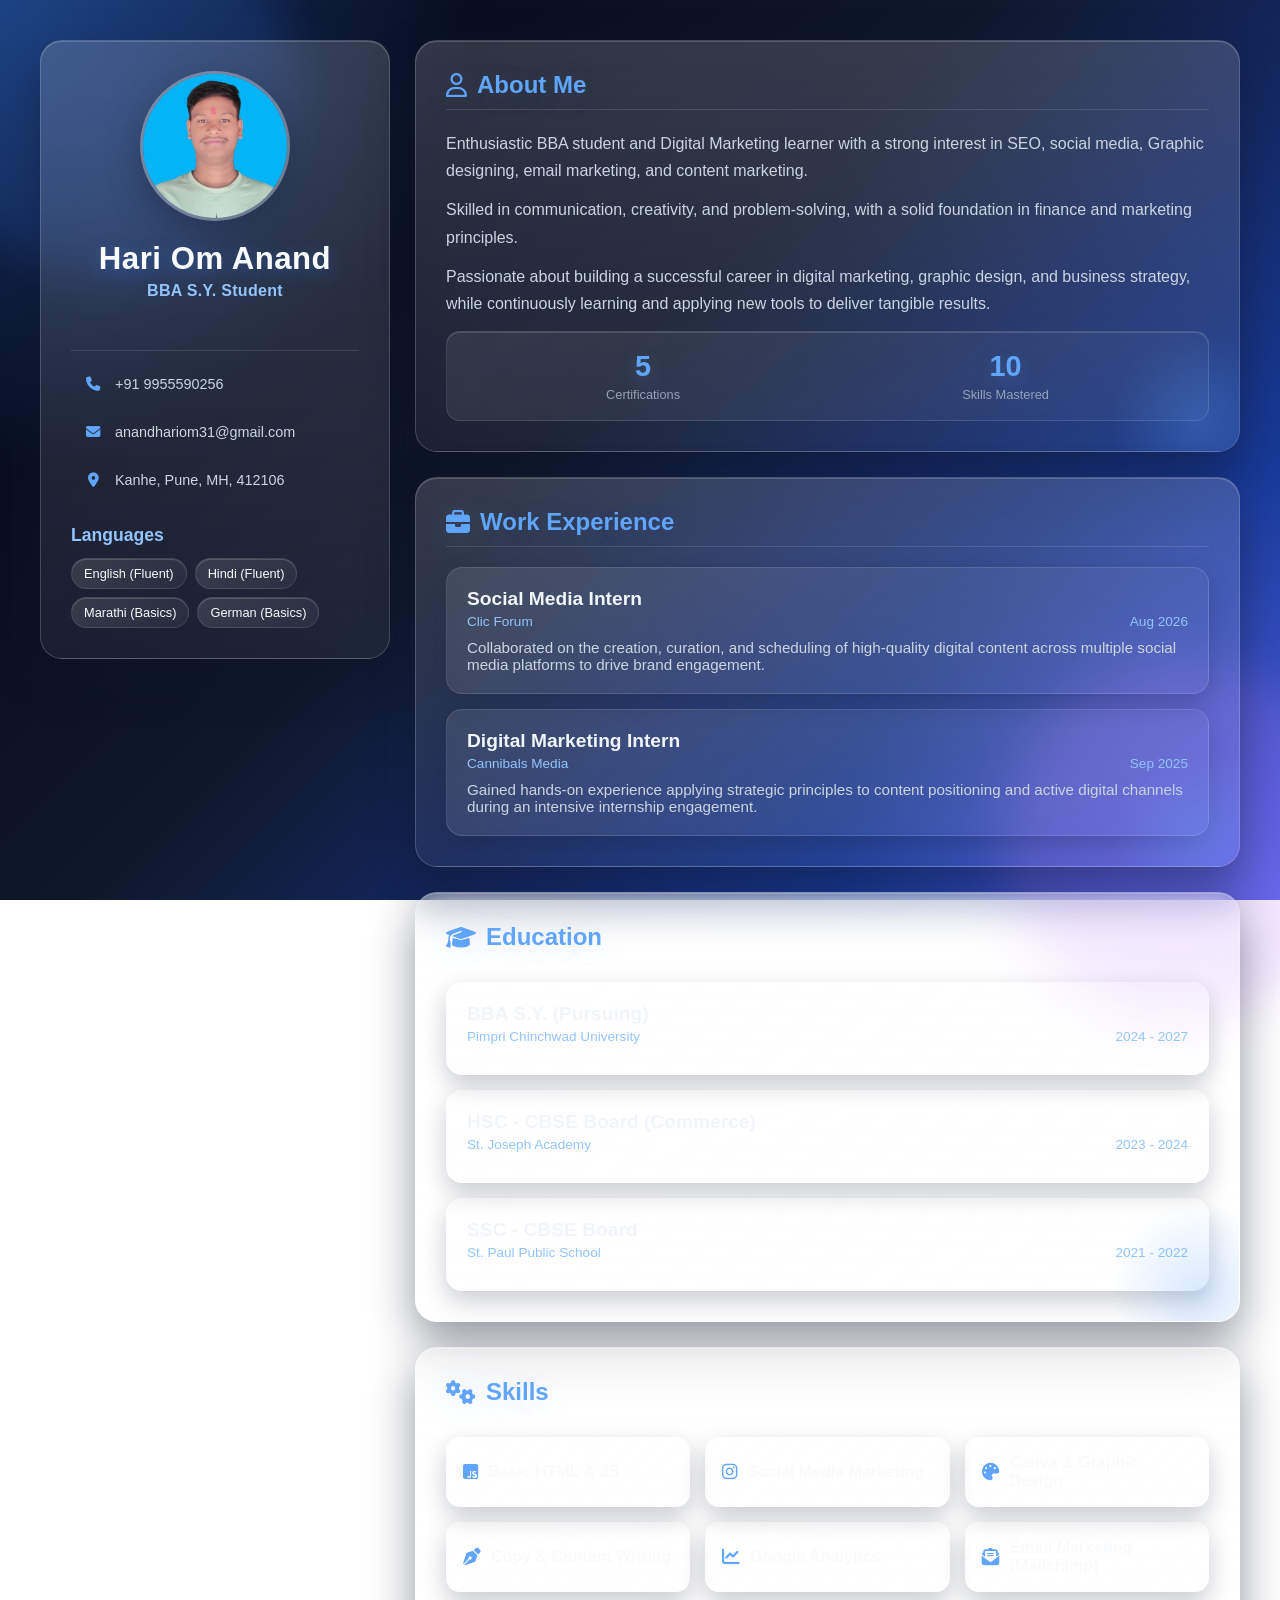
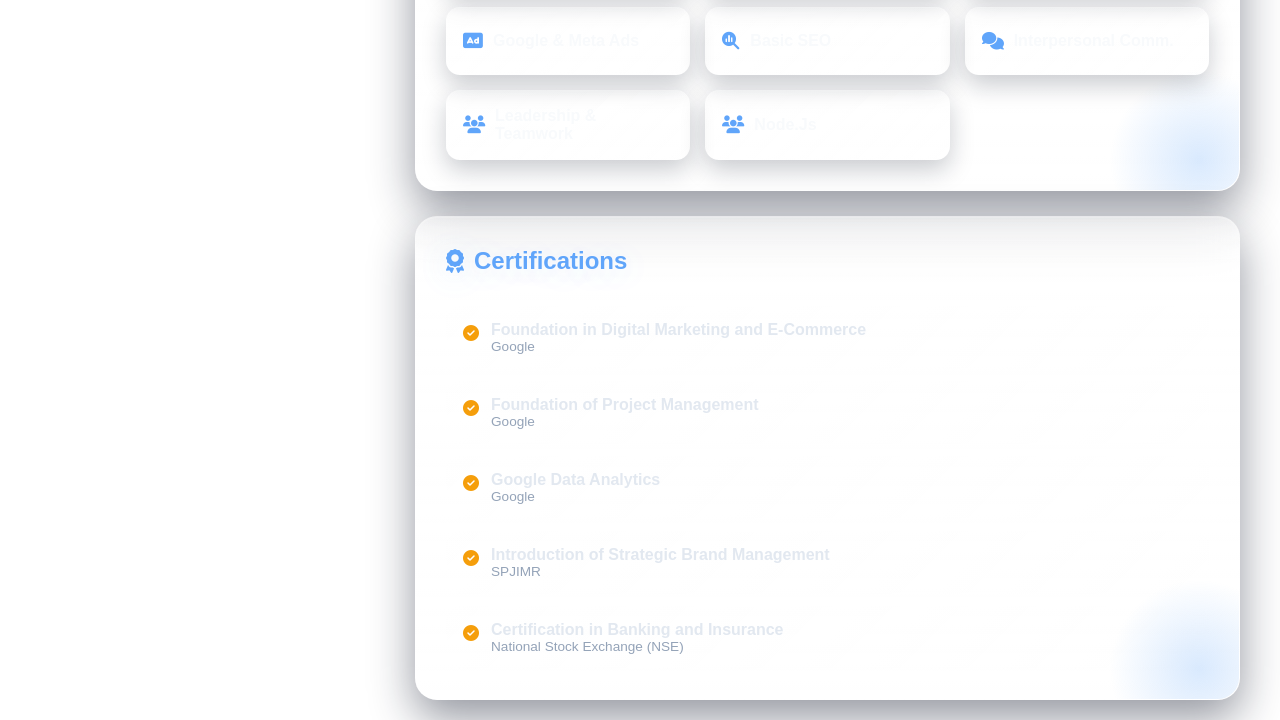
==== index.html @ 6e061c53 "Add files via upload" ====
<!DOCTYPE html>
<html lang="en">
<head>
    <meta charset="UTF-8">
    <meta name="viewport" content="width=device-width, initial-scale=1.0">
    <title>Hari Om Anand | Portfolio</title>
    <link rel="stylesheet" href="https://cdnjs.cloudflare.com/ajax/libs/font-awesome/6.4.0/css/all.min.css">
    <style>
        /* --- RESET & BASE STYLES --- */
        * {
            margin: 0;
            padding: 0;
            box-sizing: border-box;
            font-family: 'Segoe UI', Tahoma, Geneva, Verdana, sans-serif;
        }

        body {
            background:
                radial-gradient(circle at top left, rgba(59, 130, 246, 0.4), transparent 30%),
                radial-gradient(circle at bottom right, rgba(192, 132, 252, 0.35), transparent 28%),
                linear-gradient(135deg, #020617, #0f172a 45%, #1d4ed8 100%);
            background-size: cover;
            background-attachment: fixed;
            animation: gradientBG 16s ease infinite;
            color: #f8fafc;
            min-height: 100vh;
            overflow-x: hidden;
            padding: 20px;
            position: relative;
            isolation: isolate;
        }

        body::before,
        body::after {
            content: "";
            position: fixed;
            width: 360px;
            height: 360px;
            border-radius: 50%;
            filter: blur(22px);
            opacity: 0.45;
            z-index: -1;
            pointer-events: none;
        }

        body::before {
            top: -80px;
            left: -60px;
            background: rgba(59, 130, 246, 0.35);
        }

        body::after {
            bottom: -120px;
            right: -80px;
            background: rgba(192, 132, 252, 0.42);
        }

        @keyframes gradientBG {
            0% { background-position: 0% 50%; }
            50% { background-position: 100% 50%; }
            100% { background-position: 0% 50%; }
        }

        /* --- GLASSMORPHISM UTILITIES --- */
        .glass-panel {
            background: linear-gradient(180deg, rgba(255, 255, 255, 0.16), rgba(255, 255, 255, 0.06));
            backdrop-filter: blur(18px);
            -webkit-backdrop-filter: blur(18px);
            border: 1px solid rgba(255, 255, 255, 0.18);
            border-radius: 22px;
            box-shadow: 0 18px 45px rgba(15, 23, 42, 0.45), inset 0 1px 0 rgba(255, 255, 255, 0.18);
        }

        .glass-card {
            background: linear-gradient(135deg, rgba(255, 255, 255, 0.1), rgba(255, 255, 255, 0.03));
            border: 1px solid rgba(255, 255, 255, 0.12);
            border-radius: 16px;
            padding: 20px;
            transition: transform 0.35s ease, box-shadow 0.35s ease, background 0.35s ease;
            box-shadow: 0 10px 25px rgba(15, 23, 42, 0.22);
        }

        .glass-card:hover {
            transform: translateY(-5px);
            background: linear-gradient(135deg, rgba(255, 255, 255, 0.14), rgba(255, 255, 255, 0.05));
            border-color: rgba(255, 255, 255, 0.2);
            box-shadow: 0 16px 35px rgba(15, 23, 42, 0.32);
        }

        /* --- LAYOUT CONTAINER --- */
        .container {
            max-width: 1200px;
            margin: 0 auto;
            display: grid;
            grid-template-columns: 350px 1fr;
            gap: 25px;
            margin-top: 20px;
        }

        /* --- SIDEBAR (LEFT PANEL) --- */
        aside {
            display: flex;
            flex-direction: column;
            gap: 20px;
            padding: 30px;
            height: fit-content;
            position: sticky;
            top: 20px;
            overflow: hidden;
        }

        .profile-section {
            text-align: center;
        }

        .avatar-container {
            width: 150px;
            height: 150px;
            margin: 0 auto 20px;
            border-radius: 50%;
            border: 3px solid rgba(255, 255, 255, 0.22);
            overflow: hidden;
            background: rgba(255, 255, 255, 0.12);
            display: flex;
            align-items: center;
            justify-content: center;
            box-shadow: 0 12px 34px rgba(15, 23, 42, 0.35);
        }

        .avatar-container img {
            width: 100%;
            height: 100%;
            object-fit: cover;
            display: block;
        }

        .profile-section h1 {
            font-size: 1.95rem;
            margin-bottom: 5px;
            letter-spacing: 0.5px;
            text-shadow: 0 4px 18px rgba(59, 130, 246, 0.4);
        }

        .profile-section .subtitle {
            font-size: 1rem;
            color: #93c5fd;
            font-weight: 700;
            margin-bottom: 15px;
            letter-spacing: 0.3px;
        }

        .contact-info {
            display: flex;
            flex-direction: column;
            gap: 12px;
            margin-top: 15px;
            padding-top: 15px;
            border-top: 1px solid rgba(255, 255, 255, 0.12);
        }

        .contact-item {
            display: flex;
            align-items: center;
            gap: 12px;
            font-size: 0.9rem;
            color: #cbd5e1;
            text-decoration: none;
            padding: 10px 12px;
            border-radius: 12px;
            transition: transform 0.25s ease, background 0.25s ease, color 0.25s ease;
        }

        .contact-item:hover {
            background: rgba(255, 255, 255, 0.08);
            transform: translateX(4px);
            color: #f8fafc;
        }

        .contact-item i {
            color: #60a5fa;
            width: 20px;
            text-align: center;
        }

        .languages-section {
            margin-top: 15px;
        }

        .languages-section h3 {
            font-size: 1.1rem;
            margin-bottom: 12px;
            color: #93c5fd;
        }

        .lang-tags {
            display: flex;
            flex-wrap: wrap;
            gap: 8px;
        }

        .tag {
            background: linear-gradient(135deg, rgba(255, 255, 255, 0.12), rgba(255, 255, 255, 0.05));
            padding: 7px 12px;
            border-radius: 20px;
            font-size: 0.8rem;
            border: 1px solid rgba(255, 255, 255, 0.1);
            box-shadow: inset 0 1px 0 rgba(255, 255, 255, 0.16);
        }

        /* --- MAIN CONTENT (RIGHT PANEL) --- */
        main {
            display: flex;
            flex-direction: column;
            gap: 25px;
        }

        section {
            padding: 30px;
            position: relative;
            overflow: hidden;
        }

        section::before {
            content: "";
            position: absolute;
            inset: auto -50px -60px auto;
            width: 180px;
            height: 180px;
            border-radius: 50%;
            background: radial-gradient(circle, rgba(96, 165, 250, 0.24), transparent 70%);
            pointer-events: none;
        }

        section h2 {
            font-size: 1.5rem;
            margin-bottom: 20px;
            color: #60a5fa;
            display: flex;
            align-items: center;
            gap: 10px;
            border-bottom: 1px solid rgba(255, 255, 255, 0.12);
            padding-bottom: 10px;
            text-shadow: 0 4px 30px rgba(96, 165, 250, 0.18);
        }

        /* About Section */
        .about-text {
            line-height: 1.7;
            color: #cbd5e1;
        }

        .about-text p {
            margin-bottom: 12px;
        }

        /* Experience & Education Timelines */
        .timeline {
            display: flex;
            flex-direction: column;
            gap: 15px;
        }

        .timeline-item h3 {
            font-size: 1.2rem;
            color: #f1f5f9;
            margin-bottom: 2px;
        }

        .timeline-item .meta {
            font-size: 0.85rem;
            color: #93c5fd;
            margin: 4px 0 10px 0;
            display: flex;
            justify-content: space-between;
            gap: 12px;
            flex-wrap: wrap;
        }

        /* Skills Grid */
        .skills-grid {
            display: grid;
            grid-template-columns: repeat(auto-fill, minmax(200px, 1fr));
            gap: 15px;
        }

        .skill-node {
            display: flex;
            align-items: center;
            gap: 10px;
            background: linear-gradient(135deg, rgba(255, 255, 255, 0.08), rgba(255, 255, 255, 0.03));
            border: 1px solid rgba(255, 255, 255, 0.12);
            min-height: 68px;
            padding: 16px;
            border-radius: 14px;
            font-weight: 600;
            transition: transform 0.3s ease, border-color 0.3s ease, background 0.3s ease;
        }

        .skill-node:hover {
            transform: translateY(-4px);
            border-color: rgba(96, 165, 250, 0.45);
            background: linear-gradient(135deg, rgba(255, 255, 255, 0.12), rgba(255, 255, 255, 0.05));
        }

        .skill-node i {
            color: #60a5fa;
            font-size: 1.1rem;
        }

        /* Certifications List */
        .certifications-list {
            display: flex;
            flex-direction: column;
            gap: 12px;
        }

        .cert-item {
            display: flex;
            align-items: flex-start;
            gap: 12px;
            padding: 14px 16px;
            border-radius: 14px;
            background: linear-gradient(135deg, rgba(255, 255, 255, 0.08), rgba(255, 255, 255, 0.03));
            border: 1px solid rgba(255, 255, 255, 0.1);
            transition: transform 0.25s ease, background 0.25s ease;
        }

        .cert-item:hover {
            transform: translateY(-2px);
            background: linear-gradient(135deg, rgba(255, 255, 255, 0.12), rgba(255, 255, 255, 0.05));
        }

        .cert-item i {
            color: #f59e0b;
            margin-top: 4px;
        }

        .cert-details h4 {
            font-size: 1rem;
            color: #e2e8f0;
        }

        /* Dynamic Interaction tab styling */
        .interactive-counter {
            display: flex;
            justify-content: space-around;
            text-align: center;
            margin-top: 14px;
            padding: 18px;
            background: linear-gradient(135deg, rgba(255, 255, 255, 0.08), rgba(255, 255, 255, 0.03));
            border: 1px solid rgba(255, 255, 255, 0.12);
            border-radius: 14px;
            box-shadow: inset 0 1px 0 rgba(255, 255, 255, 0.14);
        }

        .counter-box span {
            display: block;
            font-size: 1.8rem;
            font-weight: bold;
            color: #60a5fa;
            text-shadow: 0 6px 18px rgba(96, 165, 250, 0.28);
        }

        .counter-box p {
            font-size: 0.8rem;
            color: #94a3b8;
            margin-top: 4px;
        }

        /* --- RESPONSIVE DESIGN --- */
        @media (max-width: 968px) {
            .container {
                grid-template-columns: 1fr;
            }

            aside {
                position: relative;
                top: 0;
                width: 100%;
            }
        }

        @media (max-width: 480px) {
            body {
                padding: 10px;
            }

            section, aside {
                padding: 20px;
            }

            .skills-grid {
                grid-template-columns: 1fr;
            }

            .interactive-counter {
                flex-direction: column;
                gap: 16px;
            }
        }
    </style>
</head>
<body>

    <div class="container">
        
        <aside class="glass-panel">
            <div class="profile-section">
                <div class="avatar-container">
                    <img src="hariom image.jpg" alt="Hari Om Anand">
                </div>
                <h1>Hari Om Anand</h1>  
                <div class="subtitle">BBA S.Y. Student</div> 
            </div>

            <div class="contact-info">
                <a href="tel:+919955590256" class="contact-item"> 
                    <i class="fa-solid fa-phone"></i>
                    <span>+91 9955590256</span> 
                </a>
                <a href="mailto:anandhariom31@gmail.com" class="contact-item"> 
                    <i class="fa-solid fa-envelope"></i>
                    <span>anandhariom31@gmail.com</span> 
                </a>
                <div class="contact-item">
                    <i class="fa-solid fa-location-dot"></i>
                    <span>Kanhe, Pune, MH, 412106</span> 
            </div>

            <div class="languages-section">
                <h3>Languages</h3>
                <div class="lang-tags">
                    <span class="tag">English (Fluent)</span> 
                    <span class="tag">Hindi (Fluent)</span> 
                    <span class="tag">Marathi (Basics)</span> 
                    <span class="tag">German (Basics)</span> 
                </div>
            </div>
        </aside>

        <main>
            
            <section class="glass-panel" id="about">
                <h2><i class="fa-regular fa-user"></i> About Me</h2>
                <div class="about-text">
                    <p>Enthusiastic BBA student and Digital Marketing learner with a strong interest in SEO, social media, Graphic designing, email marketing, and content marketing.</p> 
                    <p>Skilled in communication, creativity, and problem-solving, with a solid foundation in finance and marketing principles.</p> 
                    <p>Passionate about building a successful career in digital marketing, graphic design, and business strategy, while continuously learning and applying new tools to deliver tangible results.</p> 
                </div>
                
                <div class="interactive-counter">
                    <div class="counter-box">
                        <span class="count-up" data-target="5">0</span>
                        <p>Certifications</p>
                    </div>
                    <div class="counter-box">
                        <span class="count-up" data-target="10">0</span>
                        <p>Skills Mastered</p>
                    </div>
                </div>
            </section>

            <section class="glass-panel" id="experience">
                <h2><i class="fa-solid fa-briefcase"></i> Work Experience</h2>
                <div class="timeline">
                <div class="glass-card timeline-item">
                        <h3>Social Media Intern</h3>
                        <div class="meta">
                            <span>Clic Forum</span> 
                            <span>Aug 2026</span> 
                        </div>
                        <p style="color: #cbd5e1; font-size: 0.95rem;">Collaborated on the creation, curation, and scheduling of high-quality digital content across multiple social media platforms to drive brand engagement.</p>
                    </div>

                    <div class="glass-card timeline-item">
                        <h3>Digital Marketing Intern</h3>
                        <div class="meta">
                            <span>Cannibals Media</span> 
                            <span>Sep 2025</span> 
                        </div>
                        <p style="color: #cbd5e1; font-size: 0.95rem;">Gained hands-on experience applying strategic principles to content positioning and active digital channels during an intensive internship engagement.</p>
                    </div>
                    
                </div>
            </section>

            <section class="glass-panel" id="education">
                <h2><i class="fa-solid fa-graduation-cap"></i> Education</h2>
                <div class="timeline">
                    <div class="glass-card timeline-item">
                        <h3>BBA S.Y. (Pursuing)</h3> 
                        <div class="meta">
                            <span>Pimpri Chinchwad University</span> 
                            <span>2024 - 2027</span> 
                        </div>
                    </div>
                    <div class="glass-card timeline-item">
                        <h3>HSC - CBSE Board (Commerce)</h3> 
                        <div class="meta">
                            <span>St. Joseph Academy</span> 
                            <span>2023 - 2024</span> 
                        </div>
                    </div>
                    <div class="glass-card timeline-item">
                        <h3>SSC - CBSE Board</h3> 
                        <div class="meta">
                            <span>St. Paul Public School</span> 
                            <span>2021 - 2022</span> 
                        </div>
                    </div>
                </div>
            </section>

            <section class="glass-panel" id="skills">
                <h2><i class="fa-solid fa-gears"></i> Skills</h2>
                <div class="skills-grid">
                    <div class="glass-card skill-node"><i class="fa-brands fa-square-js"></i> Basic HTML & JS</div> 
                    <div class="glass-card skill-node"><i class="fa-brands fa-instagram"></i> Social Media Marketing</div> 
                    <div class="glass-card skill-node"><i class="fa-solid fa-palette"></i> Canva & Graphic Design</div> 
                    <div class="glass-card skill-node"><i class="fa-solid fa-pen-nib"></i> Copy & Content Writing</div> 
                    <div class="glass-card skill-node"><i class="fa-solid fa-chart-line"></i> Google Analytics</div> 
                    <div class="glass-card skill-node"><i class="fa-solid fa-envelope-open-text"></i> Email Marketing (Mailchimp)</div> 
                    <div class="glass-card skill-node"><i class="fa-solid fa-rectangle-ad"></i> Google & Meta Ads</div> 
                    <div class="glass-card skill-node"><i class="fa-solid fa-magnifying-glass-chart"></i> Basic SEO</div> 
                    <div class="glass-card skill-node"><i class="fa-solid fa-comments"></i> Interpersonal Comm.</div> 
                    <div class="glass-card skill-node"><i class="fa-solid fa-users"></i> Leadership & Teamwork</div> 
                     <div class="glass-card skill-node"><i class="fa-solid fa-users"></i> Node.Js</div> 
                </div>
            </section>

            <section class="glass-panel" id="certifications">
                <h2><i class="fa-solid fa-award"></i> Certifications</h2>
                <div class="certifications-list">
                    <div class="cert-item">
                        <i class="fa-solid fa-circle-check"></i>
                        <div class="cert-details">
                            <h4>Foundation in Digital Marketing and E-Commerce</h4> 
                            <p style="font-size: 0.85rem; color: #94a3b8;">Google</p> 
                        </div>
                    </div>
                    <div class="cert-item">
                        <i class="fa-solid fa-circle-check"></i>
                        <div class="cert-details">
                            <h4>Foundation of Project Management</h4> 
                            <p style="font-size: 0.85rem; color: #94a3b8;">Google</p> 
                        </div>
                    </div>
                    <div class="cert-item">
                        <i class="fa-solid fa-circle-check"></i>
                        <div class="cert-details">
                            <h4>Google Data Analytics</h4> 
                            <p style="font-size: 0.85rem; color: #94a3b8;">Google</p> 
                        </div>
                    </div>
                    <div class="cert-item">
                        <i class="fa-solid fa-circle-check"></i>
                        <div class="cert-details">
                            <h4>Introduction of Strategic Brand Management</h4> 
                            <p style="font-size: 0.85rem; color: #94a3b8;">SPJIMR</p> 
                        </div>
                    </div>
                    <div class="cert-item">
                        <i class="fa-solid fa-circle-check"></i>
                        <div class="cert-details">
                            <h4>Certification in Banking and Insurance</h4> 
                            <p style="font-size: 0.85rem; color: #94a3b8;">National Stock Exchange (NSE)</p> 
                        </div>
                    </div>
                </div>
            </section>

        </main>
    </div>

    <script>
        document.addEventListener('DOMContentLoaded', () => {
            const counters = document.querySelectorAll('.count-up');
            
            counters.forEach(counter => {
                const target = +counter.getAttribute('data-target');
                let count = 0;
                const increment = target / 60; 
                
                const updateCounter = () => {
                    if(count < target) {
                        count += increment;
                        counter.innerText = Math.ceil(count);
                        setTimeout(updateCounter, 25);
                    } else {
                        counter.innerText = target;
                    }
                };
                updateCounter();
            });
        });
    </script>
</body>
</html>
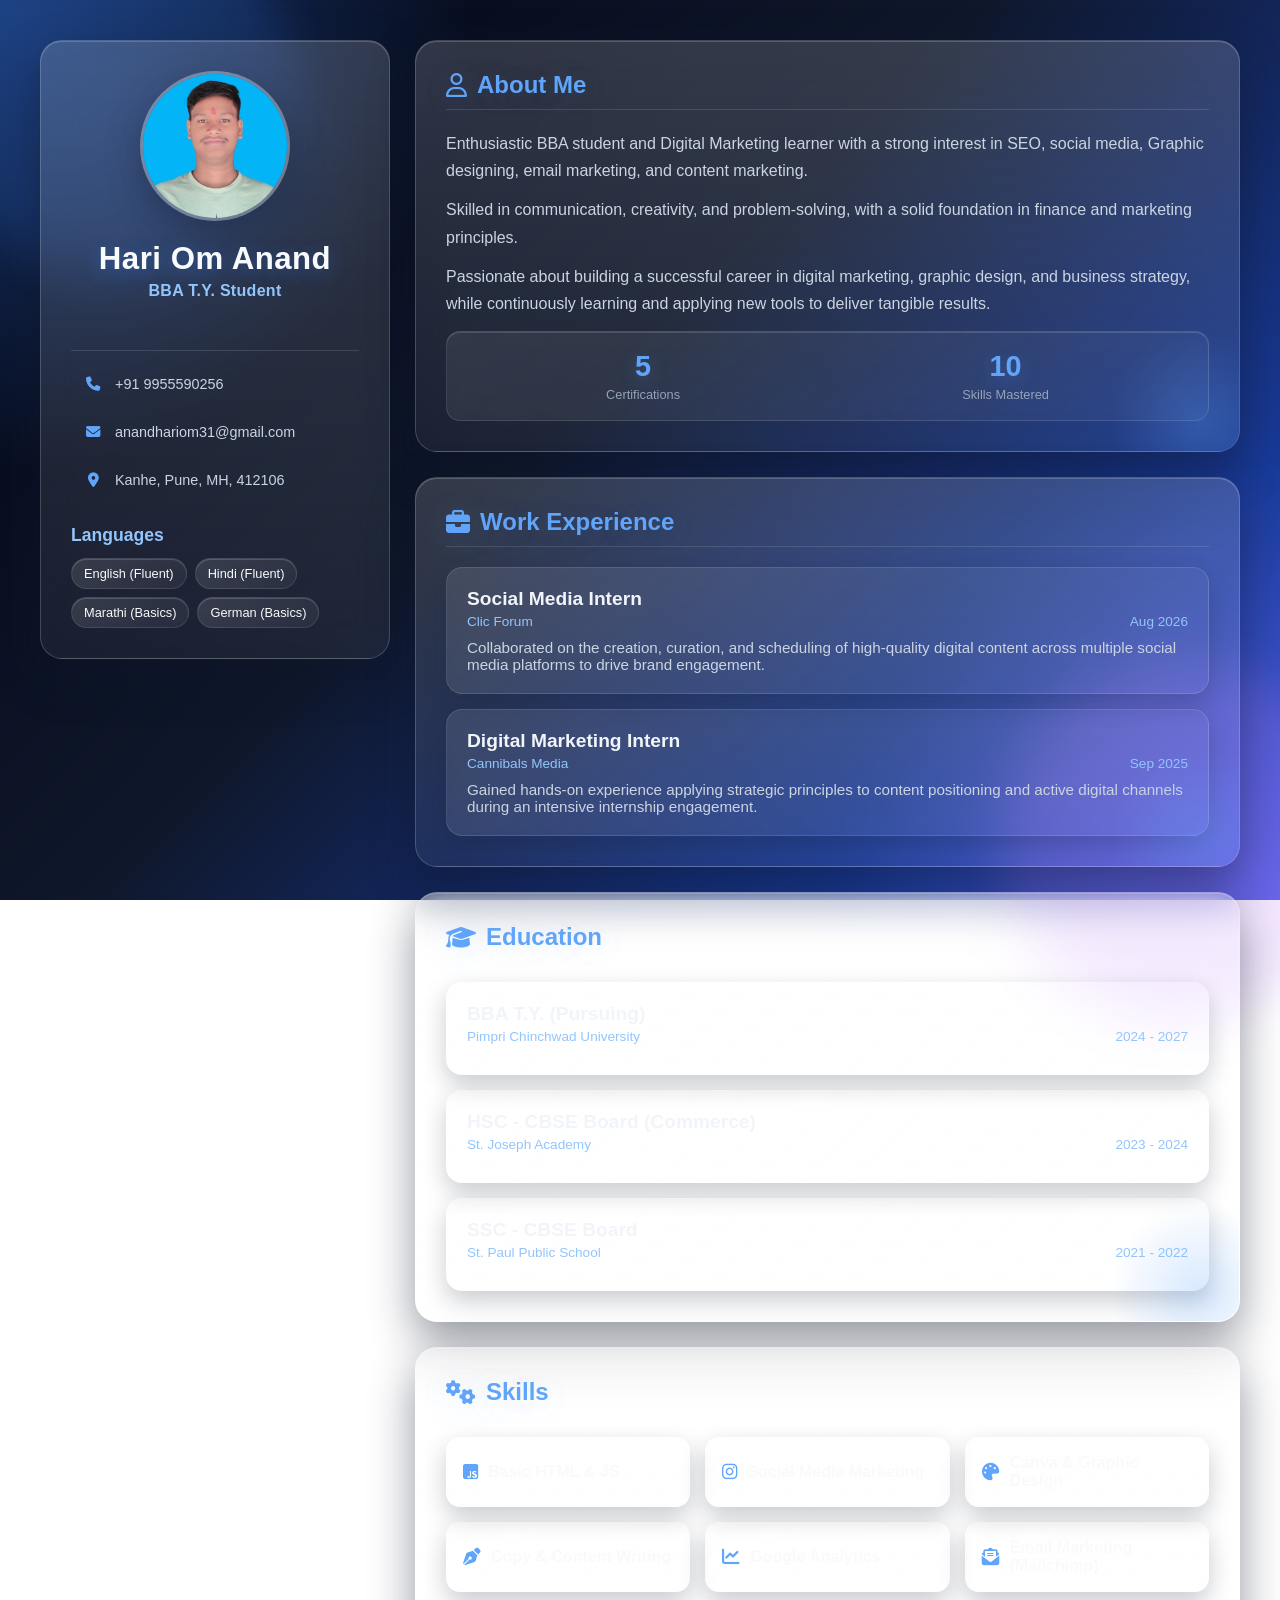
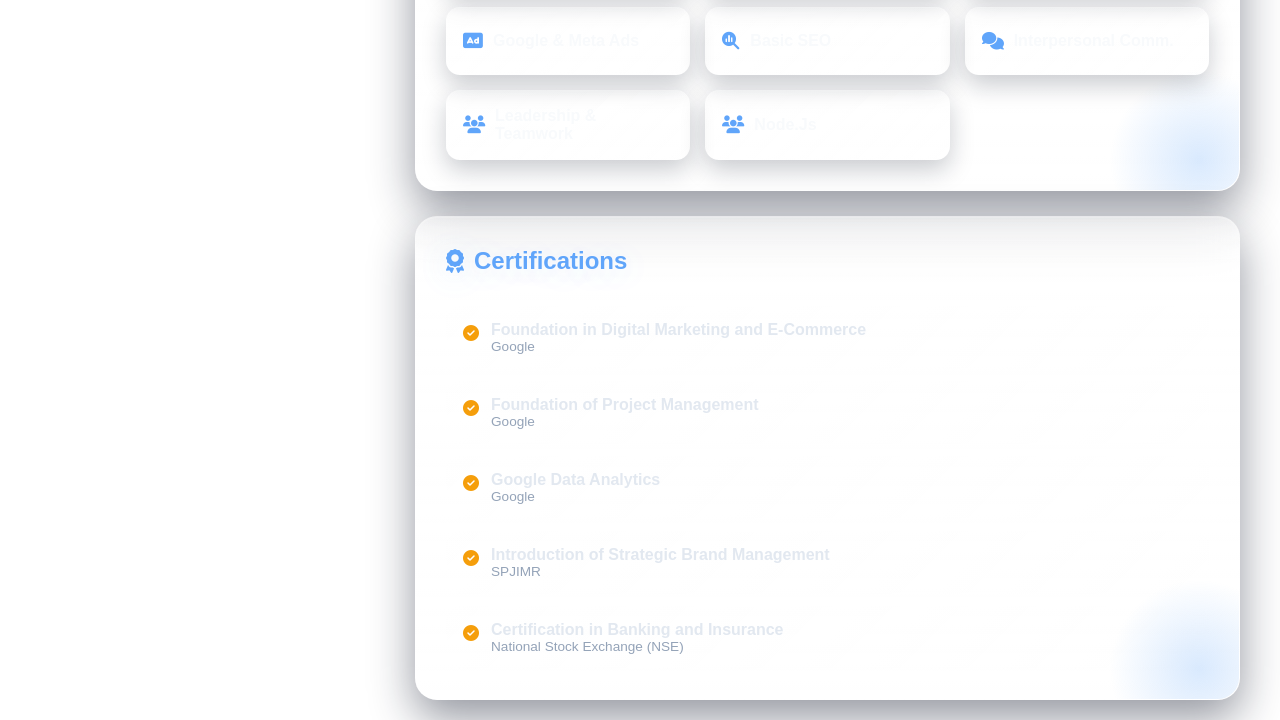
==== commit 4b0d6478: "Update print statement from 'Hello' to 'Goodbye'" ====
--- a/index.html
+++ b/index.html
@@ -410,7 +410,7 @@
                     <img src="hariom image.jpg" alt="Hari Om Anand">
                 </div>
                 <h1>Hari Om Anand</h1>  
-                <div class="subtitle">BBA S.Y. Student</div> 
+                <div class="subtitle">BBA T.Y. Student</div> 
             </div>
 
             <div class="contact-info">
@@ -488,7 +488,7 @@
                 <h2><i class="fa-solid fa-graduation-cap"></i> Education</h2>
                 <div class="timeline">
                     <div class="glass-card timeline-item">
-                        <h3>BBA S.Y. (Pursuing)</h3> 
+                        <h3>BBA T.Y. (Pursuing)</h3> 
                         <div class="meta">
                             <span>Pimpri Chinchwad University</span> 
                             <span>2024 - 2027</span> 
@@ -595,4 +595,4 @@
         });
     </script>
 </body>
-</html>+</html>
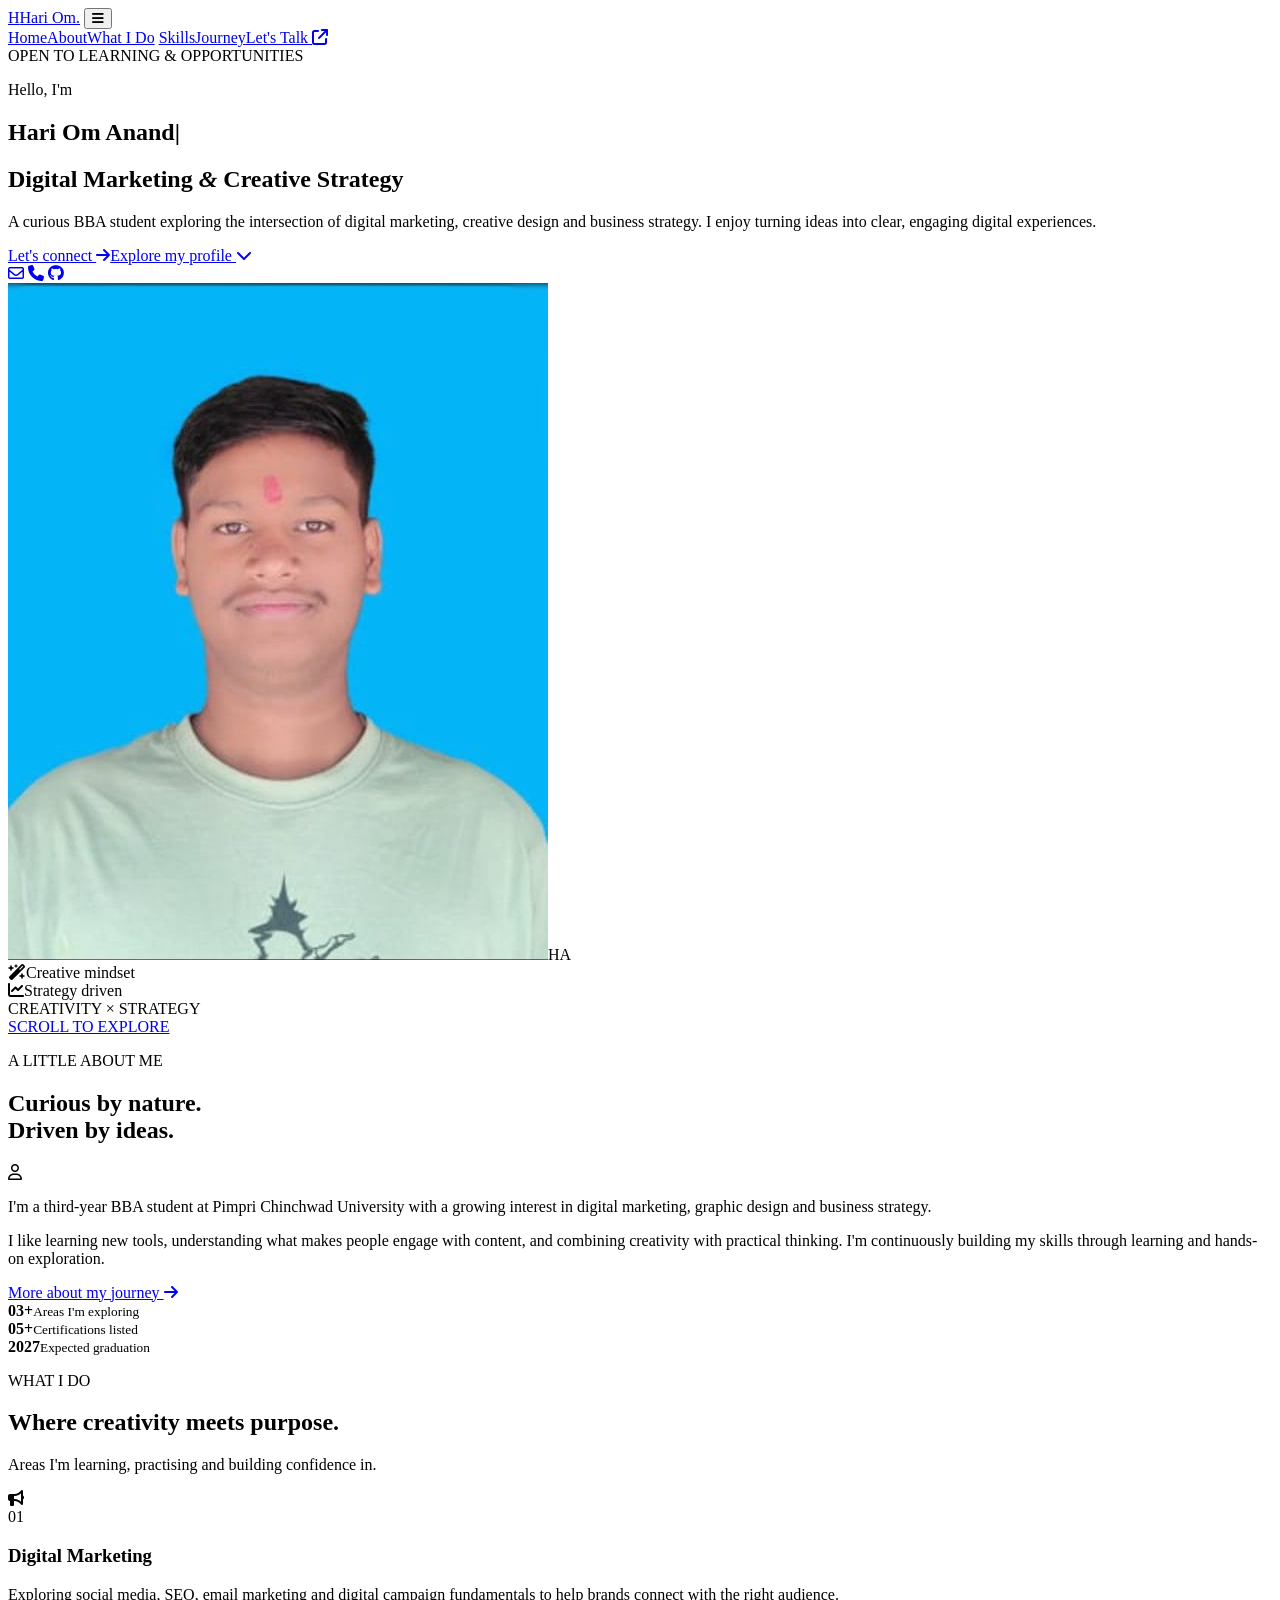
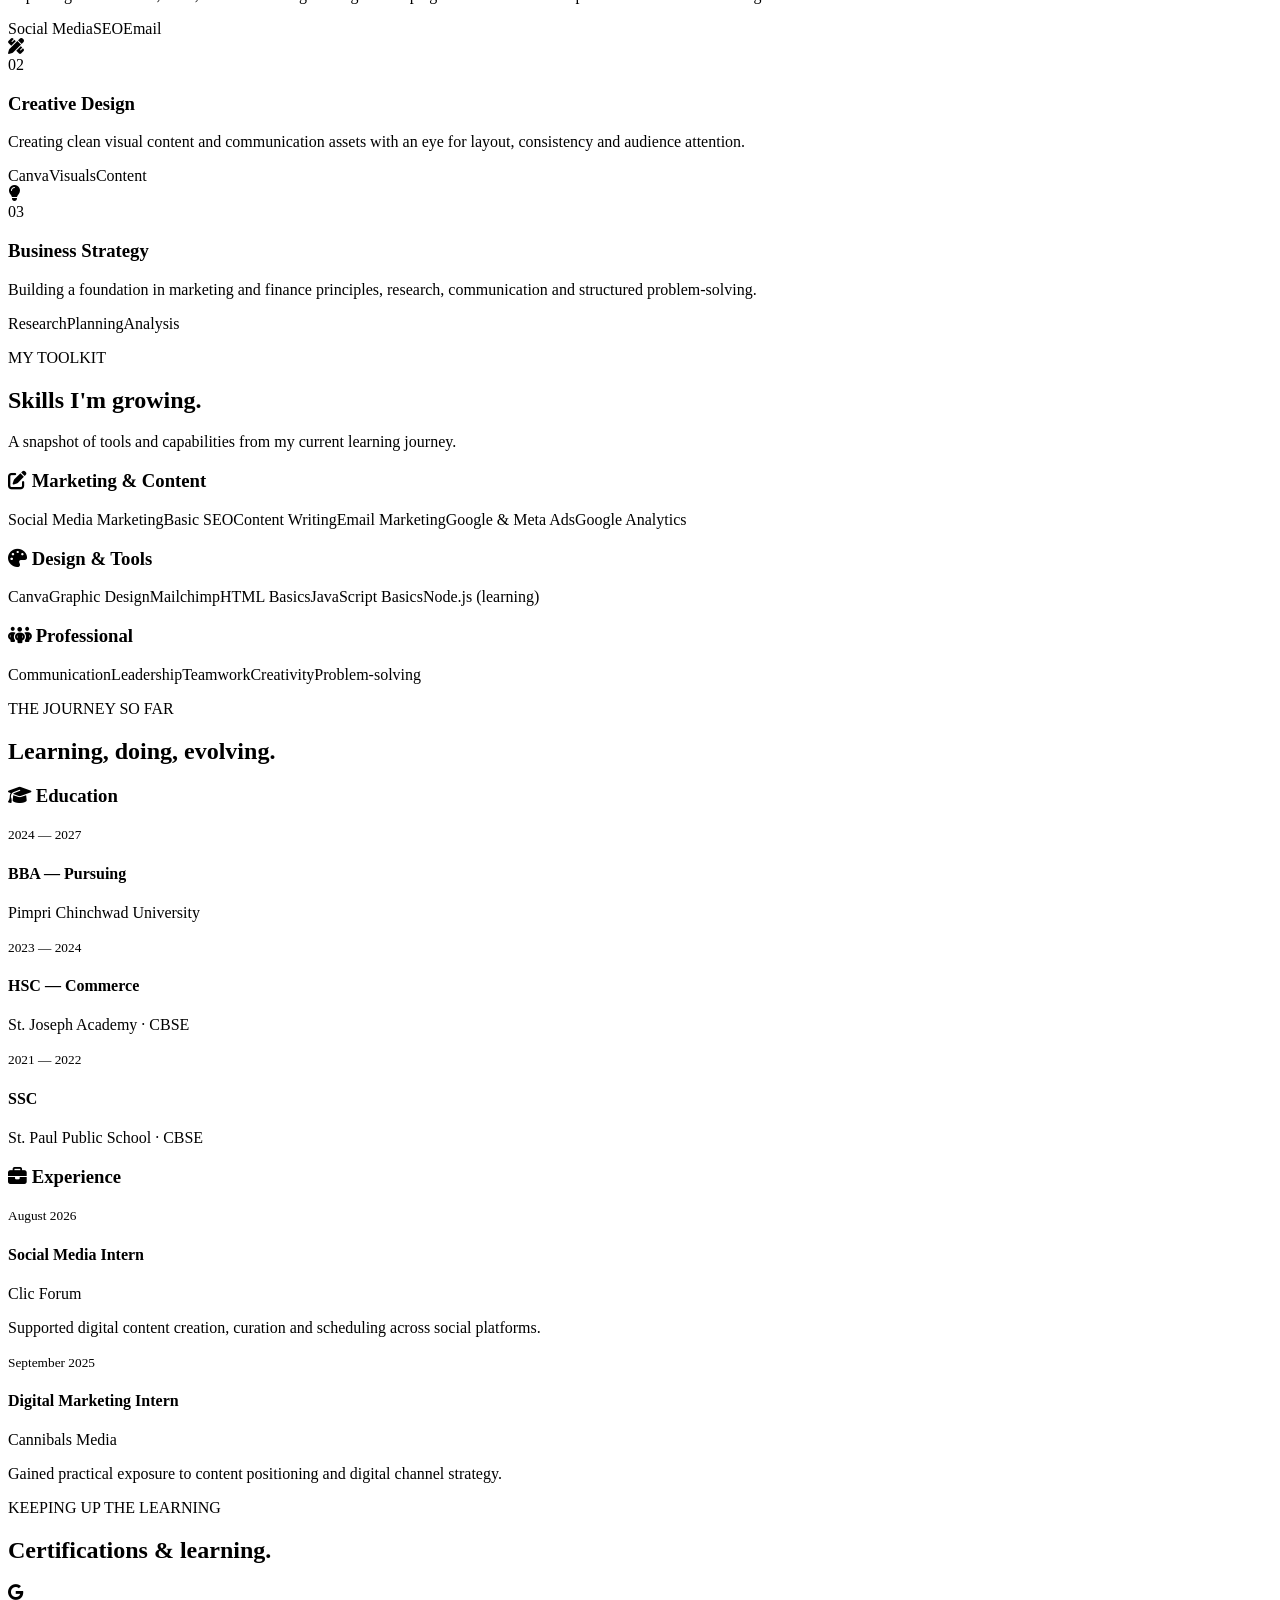
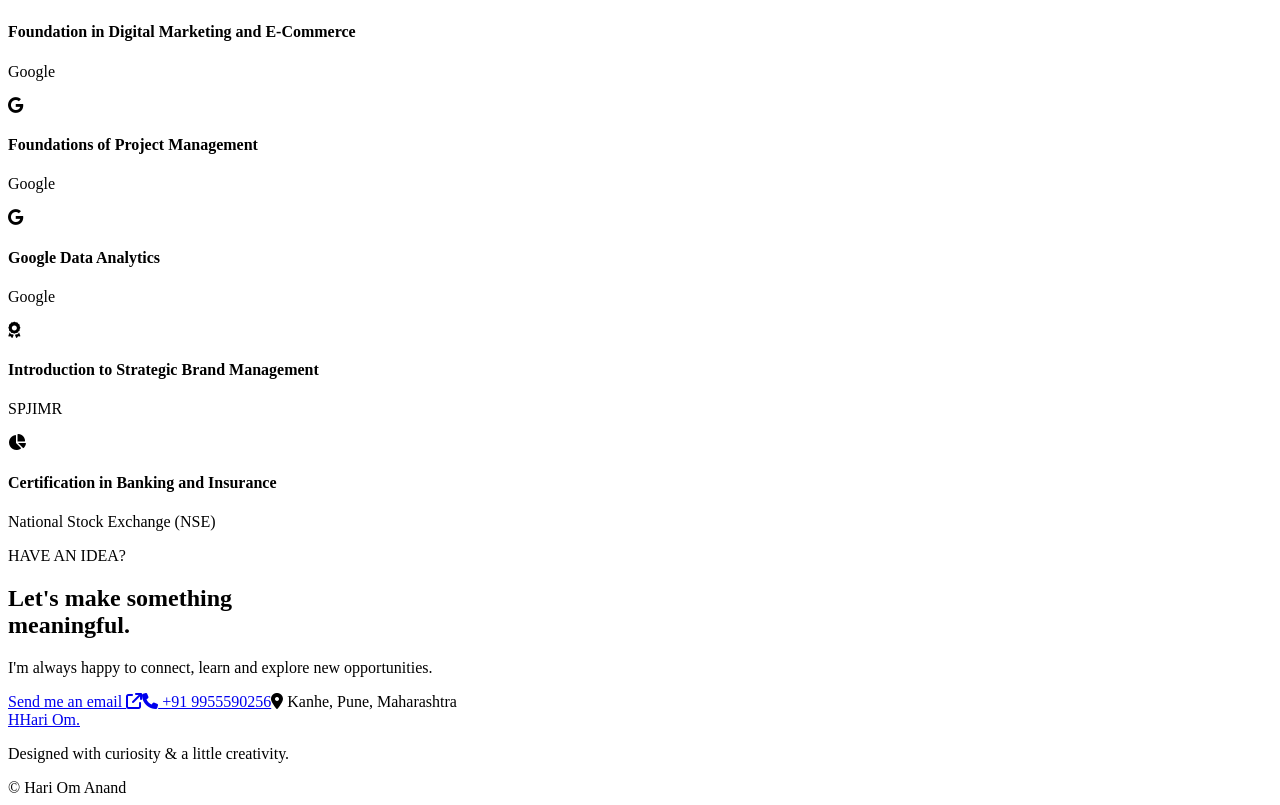
==== commit f8c2b77c: "Revamp portfolio layout and styles Updated the portfolio HTML structure and styles, enhancing respon" ====
--- a/index.html
+++ b/index.html
@@ -1,598 +1,110 @@
 <!DOCTYPE html>
 <html lang="en">
 <head>
-    <meta charset="UTF-8">
-    <meta name="viewport" content="width=device-width, initial-scale=1.0">
-    <title>Hari Om Anand | Portfolio</title>
-    <link rel="stylesheet" href="https://cdnjs.cloudflare.com/ajax/libs/font-awesome/6.4.0/css/all.min.css">
-    <style>
-        /* --- RESET & BASE STYLES --- */
-        * {
-            margin: 0;
-            padding: 0;
-            box-sizing: border-box;
-            font-family: 'Segoe UI', Tahoma, Geneva, Verdana, sans-serif;
-        }
-
-        body {
-            background:
-                radial-gradient(circle at top left, rgba(59, 130, 246, 0.4), transparent 30%),
-                radial-gradient(circle at bottom right, rgba(192, 132, 252, 0.35), transparent 28%),
-                linear-gradient(135deg, #020617, #0f172a 45%, #1d4ed8 100%);
-            background-size: cover;
-            background-attachment: fixed;
-            animation: gradientBG 16s ease infinite;
-            color: #f8fafc;
-            min-height: 100vh;
-            overflow-x: hidden;
-            padding: 20px;
-            position: relative;
-            isolation: isolate;
-        }
-
-        body::before,
-        body::after {
-            content: "";
-            position: fixed;
-            width: 360px;
-            height: 360px;
-            border-radius: 50%;
-            filter: blur(22px);
-            opacity: 0.45;
-            z-index: -1;
-            pointer-events: none;
-        }
-
-        body::before {
-            top: -80px;
-            left: -60px;
-            background: rgba(59, 130, 246, 0.35);
-        }
-
-        body::after {
-            bottom: -120px;
-            right: -80px;
-            background: rgba(192, 132, 252, 0.42);
-        }
-
-        @keyframes gradientBG {
-            0% { background-position: 0% 50%; }
-            50% { background-position: 100% 50%; }
-            100% { background-position: 0% 50%; }
-        }
-
-        /* --- GLASSMORPHISM UTILITIES --- */
-        .glass-panel {
-            background: linear-gradient(180deg, rgba(255, 255, 255, 0.16), rgba(255, 255, 255, 0.06));
-            backdrop-filter: blur(18px);
-            -webkit-backdrop-filter: blur(18px);
-            border: 1px solid rgba(255, 255, 255, 0.18);
-            border-radius: 22px;
-            box-shadow: 0 18px 45px rgba(15, 23, 42, 0.45), inset 0 1px 0 rgba(255, 255, 255, 0.18);
-        }
-
-        .glass-card {
-            background: linear-gradient(135deg, rgba(255, 255, 255, 0.1), rgba(255, 255, 255, 0.03));
-            border: 1px solid rgba(255, 255, 255, 0.12);
-            border-radius: 16px;
-            padding: 20px;
-            transition: transform 0.35s ease, box-shadow 0.35s ease, background 0.35s ease;
-            box-shadow: 0 10px 25px rgba(15, 23, 42, 0.22);
-        }
-
-        .glass-card:hover {
-            transform: translateY(-5px);
-            background: linear-gradient(135deg, rgba(255, 255, 255, 0.14), rgba(255, 255, 255, 0.05));
-            border-color: rgba(255, 255, 255, 0.2);
-            box-shadow: 0 16px 35px rgba(15, 23, 42, 0.32);
-        }
-
-        /* --- LAYOUT CONTAINER --- */
-        .container {
-            max-width: 1200px;
-            margin: 0 auto;
-            display: grid;
-            grid-template-columns: 350px 1fr;
-            gap: 25px;
-            margin-top: 20px;
-        }
-
-        /* --- SIDEBAR (LEFT PANEL) --- */
-        aside {
-            display: flex;
-            flex-direction: column;
-            gap: 20px;
-            padding: 30px;
-            height: fit-content;
-            position: sticky;
-            top: 20px;
-            overflow: hidden;
-        }
-
-        .profile-section {
-            text-align: center;
-        }
-
-        .avatar-container {
-            width: 150px;
-            height: 150px;
-            margin: 0 auto 20px;
-            border-radius: 50%;
-            border: 3px solid rgba(255, 255, 255, 0.22);
-            overflow: hidden;
-            background: rgba(255, 255, 255, 0.12);
-            display: flex;
-            align-items: center;
-            justify-content: center;
-            box-shadow: 0 12px 34px rgba(15, 23, 42, 0.35);
-        }
-
-        .avatar-container img {
-            width: 100%;
-            height: 100%;
-            object-fit: cover;
-            display: block;
-        }
-
-        .profile-section h1 {
-            font-size: 1.95rem;
-            margin-bottom: 5px;
-            letter-spacing: 0.5px;
-            text-shadow: 0 4px 18px rgba(59, 130, 246, 0.4);
-        }
-
-        .profile-section .subtitle {
-            font-size: 1rem;
-            color: #93c5fd;
-            font-weight: 700;
-            margin-bottom: 15px;
-            letter-spacing: 0.3px;
-        }
-
-        .contact-info {
-            display: flex;
-            flex-direction: column;
-            gap: 12px;
-            margin-top: 15px;
-            padding-top: 15px;
-            border-top: 1px solid rgba(255, 255, 255, 0.12);
-        }
-
-        .contact-item {
-            display: flex;
-            align-items: center;
-            gap: 12px;
-            font-size: 0.9rem;
-            color: #cbd5e1;
-            text-decoration: none;
-            padding: 10px 12px;
-            border-radius: 12px;
-            transition: transform 0.25s ease, background 0.25s ease, color 0.25s ease;
-        }
-
-        .contact-item:hover {
-            background: rgba(255, 255, 255, 0.08);
-            transform: translateX(4px);
-            color: #f8fafc;
-        }
-
-        .contact-item i {
-            color: #60a5fa;
-            width: 20px;
-            text-align: center;
-        }
-
-        .languages-section {
-            margin-top: 15px;
-        }
-
-        .languages-section h3 {
-            font-size: 1.1rem;
-            margin-bottom: 12px;
-            color: #93c5fd;
-        }
-
-        .lang-tags {
-            display: flex;
-            flex-wrap: wrap;
-            gap: 8px;
-        }
-
-        .tag {
-            background: linear-gradient(135deg, rgba(255, 255, 255, 0.12), rgba(255, 255, 255, 0.05));
-            padding: 7px 12px;
-            border-radius: 20px;
-            font-size: 0.8rem;
-            border: 1px solid rgba(255, 255, 255, 0.1);
-            box-shadow: inset 0 1px 0 rgba(255, 255, 255, 0.16);
-        }
-
-        /* --- MAIN CONTENT (RIGHT PANEL) --- */
-        main {
-            display: flex;
-            flex-direction: column;
-            gap: 25px;
-        }
-
-        section {
-            padding: 30px;
-            position: relative;
-            overflow: hidden;
-        }
-
-        section::before {
-            content: "";
-            position: absolute;
-            inset: auto -50px -60px auto;
-            width: 180px;
-            height: 180px;
-            border-radius: 50%;
-            background: radial-gradient(circle, rgba(96, 165, 250, 0.24), transparent 70%);
-            pointer-events: none;
-        }
-
-        section h2 {
-            font-size: 1.5rem;
-            margin-bottom: 20px;
-            color: #60a5fa;
-            display: flex;
-            align-items: center;
-            gap: 10px;
-            border-bottom: 1px solid rgba(255, 255, 255, 0.12);
-            padding-bottom: 10px;
-            text-shadow: 0 4px 30px rgba(96, 165, 250, 0.18);
-        }
-
-        /* About Section */
-        .about-text {
-            line-height: 1.7;
-            color: #cbd5e1;
-        }
-
-        .about-text p {
-            margin-bottom: 12px;
-        }
-
-        /* Experience & Education Timelines */
-        .timeline {
-            display: flex;
-            flex-direction: column;
-            gap: 15px;
-        }
-
-        .timeline-item h3 {
-            font-size: 1.2rem;
-            color: #f1f5f9;
-            margin-bottom: 2px;
-        }
-
-        .timeline-item .meta {
-            font-size: 0.85rem;
-            color: #93c5fd;
-            margin: 4px 0 10px 0;
-            display: flex;
-            justify-content: space-between;
-            gap: 12px;
-            flex-wrap: wrap;
-        }
-
-        /* Skills Grid */
-        .skills-grid {
-            display: grid;
-            grid-template-columns: repeat(auto-fill, minmax(200px, 1fr));
-            gap: 15px;
-        }
-
-        .skill-node {
-            display: flex;
-            align-items: center;
-            gap: 10px;
-            background: linear-gradient(135deg, rgba(255, 255, 255, 0.08), rgba(255, 255, 255, 0.03));
-            border: 1px solid rgba(255, 255, 255, 0.12);
-            min-height: 68px;
-            padding: 16px;
-            border-radius: 14px;
-            font-weight: 600;
-            transition: transform 0.3s ease, border-color 0.3s ease, background 0.3s ease;
-        }
-
-        .skill-node:hover {
-            transform: translateY(-4px);
-            border-color: rgba(96, 165, 250, 0.45);
-            background: linear-gradient(135deg, rgba(255, 255, 255, 0.12), rgba(255, 255, 255, 0.05));
-        }
-
-        .skill-node i {
-            color: #60a5fa;
-            font-size: 1.1rem;
-        }
-
-        /* Certifications List */
-        .certifications-list {
-            display: flex;
-            flex-direction: column;
-            gap: 12px;
-        }
-
-        .cert-item {
-            display: flex;
-            align-items: flex-start;
-            gap: 12px;
-            padding: 14px 16px;
-            border-radius: 14px;
-            background: linear-gradient(135deg, rgba(255, 255, 255, 0.08), rgba(255, 255, 255, 0.03));
-            border: 1px solid rgba(255, 255, 255, 0.1);
-            transition: transform 0.25s ease, background 0.25s ease;
-        }
-
-        .cert-item:hover {
-            transform: translateY(-2px);
-            background: linear-gradient(135deg, rgba(255, 255, 255, 0.12), rgba(255, 255, 255, 0.05));
-        }
-
-        .cert-item i {
-            color: #f59e0b;
-            margin-top: 4px;
-        }
-
-        .cert-details h4 {
-            font-size: 1rem;
-            color: #e2e8f0;
-        }
-
-        /* Dynamic Interaction tab styling */
-        .interactive-counter {
-            display: flex;
-            justify-content: space-around;
-            text-align: center;
-            margin-top: 14px;
-            padding: 18px;
-            background: linear-gradient(135deg, rgba(255, 255, 255, 0.08), rgba(255, 255, 255, 0.03));
-            border: 1px solid rgba(255, 255, 255, 0.12);
-            border-radius: 14px;
-            box-shadow: inset 0 1px 0 rgba(255, 255, 255, 0.14);
-        }
-
-        .counter-box span {
-            display: block;
-            font-size: 1.8rem;
-            font-weight: bold;
-            color: #60a5fa;
-            text-shadow: 0 6px 18px rgba(96, 165, 250, 0.28);
-        }
-
-        .counter-box p {
-            font-size: 0.8rem;
-            color: #94a3b8;
-            margin-top: 4px;
-        }
-
-        /* --- RESPONSIVE DESIGN --- */
-        @media (max-width: 968px) {
-            .container {
-                grid-template-columns: 1fr;
-            }
-
-            aside {
-                position: relative;
-                top: 0;
-                width: 100%;
-            }
-        }
-
-        @media (max-width: 480px) {
-            body {
-                padding: 10px;
-            }
-
-            section, aside {
-                padding: 20px;
-            }
-
-            .skills-grid {
-                grid-template-columns: 1fr;
-            }
-
-            .interactive-counter {
-                flex-direction: column;
-                gap: 16px;
-            }
-        }
-    </style>
+  <meta charset="UTF-8">
+  <meta name="viewport" content="width=device-width, initial-scale=1.0">
+  <meta name="theme-color" content="#090711">
+  <meta name="description" content="Hari Om Anand — Digital Marketing, Creative Design and Business Strategy.">
+  <title>Hari Om Anand | Creative Digital Portfolio</title>
+  <link rel="preconnect" href="https://fonts.googleapis.com">
+  <link rel="preconnect" href="https://fonts.gstatic.com" crossorigin>
+  <link href="https://fonts.googleapis.com/css2?family=DM+Sans:wght@400;500;600;700&family=Space+Grotesk:wght@400;500;600;700&display=swap" rel="stylesheet">
+  <link rel="stylesheet" href="https://cdnjs.cloudflare.com/ajax/libs/font-awesome/6.5.2/css/all.min.css">
+  <link rel="stylesheet" href="style.css">
 </head>
 <body>
+  <div class="ambient ambient-one"></div><div class="ambient ambient-two"></div>
+  <header class="topbar">
+    <a class="brand" href="#home"><span class="brand-mark">H</span><span>Hari Om<span class="brand-accent">.</span></span></a>
+    <button class="menu-toggle" aria-label="Toggle navigation" aria-expanded="false"><i class="fa-solid fa-bars"></i></button>
+    <nav class="nav-links">
+      <a href="#home" class="active">Home</a><a href="#about">About</a><a href="#services">What I Do</a>
+      <a href="#skills">Skills</a><a href="#journey">Journey</a><a href="#contact" class="nav-cta">Let's Talk <i class="fa-solid fa-arrow-up-right-from-square"></i></a>
+    </nav>
+  </header>
 
-    <div class="container">
-        
-        <aside class="glass-panel">
-            <div class="profile-section">
-                <div class="avatar-container">
-                    <img src="hariom image.jpg" alt="Hari Om Anand">
-                </div>
-                <h1>Hari Om Anand</h1>  
-                <div class="subtitle">BBA T.Y. Student</div> 
-            </div>
+  <main>
+    <section class="hero section-wrap" id="home">
+      <div class="hero-copy reveal">
+        <div class="eyebrow"><span class="pulse"></span> OPEN TO LEARNING & OPPORTUNITIES</div>
+        <p class="intro">Hello, I'm</p>
+        <h1>Hari Om <span>Anand</span><b class="cursor">|</b></h1>
+        <h2>Digital Marketing <em>&</em> Creative Strategy</h2>
+        <p class="hero-text">A curious BBA student exploring the intersection of digital marketing, creative design and business strategy. I enjoy turning ideas into clear, engaging digital experiences.</p>
+        <div class="hero-actions"><a class="button button-primary" href="#contact">Let's connect <i class="fa-solid fa-arrow-right"></i></a><a class="button button-ghost" href="#about">Explore my profile <i class="fa-solid fa-chevron-down"></i></a></div>
+        <div class="social-row">
+          <a href="mailto:anandhariom31@gmail.com" aria-label="Email"><i class="fa-regular fa-envelope"></i></a>
+          <a href="tel:+919955590256" aria-label="Phone"><i class="fa-solid fa-phone"></i></a>
+          <a href="https://github.com/hariom0256" target="_blank" rel="noreferrer" aria-label="GitHub"><i class="fa-brands fa-github"></i></a>
+        </div>
+      </div>
+      <div class="hero-visual reveal">
+        <div class="orbit orbit-a"></div><div class="orbit orbit-b"></div>
+        <div class="portrait-frame"><img src="hariom image.jpg" alt="Portrait of Hari Om Anand" onerror="this.style.display='none';this.parentElement.classList.add('no-photo')"><span class="photo-fallback">HA</span></div>
+        <div class="floating-note note-top"><i class="fa-solid fa-wand-magic-sparkles"></i><span>Creative mindset</span></div>
+        <div class="floating-note note-bottom"><i class="fa-solid fa-chart-line"></i><span>Strategy driven</span></div>
+        <div class="visual-caption">CREATIVITY <span>×</span> STRATEGY</div>
+      </div>
+      <a class="scroll-hint" href="#about"><span></span> SCROLL TO EXPLORE</a>
+    </section>
 
-            <div class="contact-info">
-                <a href="tel:+919955590256" class="contact-item"> 
-                    <i class="fa-solid fa-phone"></i>
-                    <span>+91 9955590256</span> 
-                </a>
-                <a href="mailto:anandhariom31@gmail.com" class="contact-item"> 
-                    <i class="fa-solid fa-envelope"></i>
-                    <span>anandhariom31@gmail.com</span> 
-                </a>
-                <div class="contact-item">
-                    <i class="fa-solid fa-location-dot"></i>
-                    <span>Kanhe, Pune, MH, 412106</span> 
-            </div>
+    <section class="content-section section-wrap" id="about">
+      <div class="section-heading reveal"><p class="kicker">A LITTLE ABOUT ME</p><h2>Curious by nature.<br><span>Driven by ideas.</span></h2></div>
+      <div class="about-grid">
+        <div class="about-card glass reveal"><div class="card-icon"><i class="fa-regular fa-user"></i></div><p>I'm a third-year BBA student at Pimpri Chinchwad University with a growing interest in digital marketing, graphic design and business strategy.</p><p>I like learning new tools, understanding what makes people engage with content, and combining creativity with practical thinking. I'm continuously building my skills through learning and hands-on exploration.</p><a class="text-link" href="#journey">More about my journey <i class="fa-solid fa-arrow-right"></i></a></div>
+        <div class="stats-grid reveal"><div class="stat-card"><strong>03<span>+</span></strong><small>Areas I'm exploring</small></div><div class="stat-card"><strong>05<span>+</span></strong><small>Certifications listed</small></div><div class="stat-card stat-wide"><strong>2027</strong><small>Expected graduation</small></div></div>
+      </div>
+    </section>
 
-            <div class="languages-section">
-                <h3>Languages</h3>
-                <div class="lang-tags">
-                    <span class="tag">English (Fluent)</span> 
-                    <span class="tag">Hindi (Fluent)</span> 
-                    <span class="tag">Marathi (Basics)</span> 
-                    <span class="tag">German (Basics)</span> 
-                </div>
-            </div>
-        </aside>
+    <section class="content-section section-wrap" id="services">
+      <div class="section-heading reveal"><p class="kicker">WHAT I DO</p><h2>Where creativity meets <span>purpose.</span></h2><p class="section-subtitle">Areas I'm learning, practising and building confidence in.</p></div>
+      <div class="service-grid">
+        <article class="service-card reveal"><div class="service-icon"><i class="fa-solid fa-bullhorn"></i></div><span class="card-number">01</span><h3>Digital Marketing</h3><p>Exploring social media, SEO, email marketing and digital campaign fundamentals to help brands connect with the right audience.</p><div class="mini-tags"><span>Social Media</span><span>SEO</span><span>Email</span></div></article>
+        <article class="service-card reveal"><div class="service-icon"><i class="fa-solid fa-pen-ruler"></i></div><span class="card-number">02</span><h3>Creative Design</h3><p>Creating clean visual content and communication assets with an eye for layout, consistency and audience attention.</p><div class="mini-tags"><span>Canva</span><span>Visuals</span><span>Content</span></div></article>
+        <article class="service-card reveal"><div class="service-icon"><i class="fa-solid fa-lightbulb"></i></div><span class="card-number">03</span><h3>Business Strategy</h3><p>Building a foundation in marketing and finance principles, research, communication and structured problem-solving.</p><div class="mini-tags"><span>Research</span><span>Planning</span><span>Analysis</span></div></article>
+      </div>
+    </section>
 
-        <main>
-            
-            <section class="glass-panel" id="about">
-                <h2><i class="fa-regular fa-user"></i> About Me</h2>
-                <div class="about-text">
-                    <p>Enthusiastic BBA student and Digital Marketing learner with a strong interest in SEO, social media, Graphic designing, email marketing, and content marketing.</p> 
-                    <p>Skilled in communication, creativity, and problem-solving, with a solid foundation in finance and marketing principles.</p> 
-                    <p>Passionate about building a successful career in digital marketing, graphic design, and business strategy, while continuously learning and applying new tools to deliver tangible results.</p> 
-                </div>
-                
-                <div class="interactive-counter">
-                    <div class="counter-box">
-                        <span class="count-up" data-target="5">0</span>
-                        <p>Certifications</p>
-                    </div>
-                    <div class="counter-box">
-                        <span class="count-up" data-target="10">0</span>
-                        <p>Skills Mastered</p>
-                    </div>
-                </div>
-            </section>
+    <section class="content-section section-wrap" id="skills">
+      <div class="section-heading reveal"><p class="kicker">MY TOOLKIT</p><h2>Skills I'm <span>growing.</span></h2><p class="section-subtitle">A snapshot of tools and capabilities from my current learning journey.</p></div>
+      <div class="skills-panel glass reveal">
+        <div class="skill-group"><h3><i class="fa-solid fa-pen-to-square"></i> Marketing & Content</h3><div class="skill-pills"><span>Social Media Marketing</span><span>Basic SEO</span><span>Content Writing</span><span>Email Marketing</span><span>Google & Meta Ads</span><span>Google Analytics</span></div></div>
+        <div class="skill-group"><h3><i class="fa-solid fa-palette"></i> Design & Tools</h3><div class="skill-pills"><span>Canva</span><span>Graphic Design</span><span>Mailchimp</span><span>HTML Basics</span><span>JavaScript Basics</span><span>Node.js (learning)</span></div></div>
+        <div class="skill-group"><h3><i class="fa-solid fa-people-group"></i> Professional</h3><div class="skill-pills"><span>Communication</span><span>Leadership</span><span>Teamwork</span><span>Creativity</span><span>Problem-solving</span></div></div>
+      </div>
+    </section>
 
-            <section class="glass-panel" id="experience">
-                <h2><i class="fa-solid fa-briefcase"></i> Work Experience</h2>
-                <div class="timeline">
-                <div class="glass-card timeline-item">
-                        <h3>Social Media Intern</h3>
-                        <div class="meta">
-                            <span>Clic Forum</span> 
-                            <span>Aug 2026</span> 
-                        </div>
-                        <p style="color: #cbd5e1; font-size: 0.95rem;">Collaborated on the creation, curation, and scheduling of high-quality digital content across multiple social media platforms to drive brand engagement.</p>
-                    </div>
+    <section class="content-section section-wrap" id="journey">
+      <div class="section-heading reveal"><p class="kicker">THE JOURNEY SO FAR</p><h2>Learning, doing, <span>evolving.</span></h2></div>
+      <div class="journey-grid">
+        <div class="glass journey-column reveal"><h3><i class="fa-solid fa-graduation-cap"></i> Education</h3>
+          <div class="timeline-item"><span class="timeline-dot"></span><small>2024 — 2027</small><h4>BBA — Pursuing</h4><p>Pimpri Chinchwad University</p></div>
+          <div class="timeline-item"><span class="timeline-dot"></span><small>2023 — 2024</small><h4>HSC — Commerce</h4><p>St. Joseph Academy · CBSE</p></div>
+          <div class="timeline-item"><span class="timeline-dot"></span><small>2021 — 2022</small><h4>SSC</h4><p>St. Paul Public School · CBSE</p></div>
+        </div>
+        <div class="glass journey-column reveal"><h3><i class="fa-solid fa-briefcase"></i> Experience</h3>
+          <div class="timeline-item"><span class="timeline-dot"></span><small>August 2026</small><h4>Social Media Intern</h4><p>Clic Forum</p><p class="detail">Supported digital content creation, curation and scheduling across social platforms.</p></div>
+          <div class="timeline-item"><span class="timeline-dot"></span><small>September 2025</small><h4>Digital Marketing Intern</h4><p>Cannibals Media</p><p class="detail">Gained practical exposure to content positioning and digital channel strategy.</p></div>
+        </div>
+      </div>
+    </section>
 
-                    <div class="glass-card timeline-item">
-                        <h3>Digital Marketing Intern</h3>
-                        <div class="meta">
-                            <span>Cannibals Media</span> 
-                            <span>Sep 2025</span> 
-                        </div>
-                        <p style="color: #cbd5e1; font-size: 0.95rem;">Gained hands-on experience applying strategic principles to content positioning and active digital channels during an intensive internship engagement.</p>
-                    </div>
-                    
-                </div>
-            </section>
+    <section class="content-section section-wrap" id="certifications">
+      <div class="section-heading reveal"><p class="kicker">KEEPING UP THE LEARNING</p><h2>Certifications & <span>learning.</span></h2></div>
+      <div class="cert-grid">
+        <div class="cert-card reveal"><i class="fa-brands fa-google"></i><div><h4>Foundation in Digital Marketing and E-Commerce</h4><p>Google</p></div></div>
+        <div class="cert-card reveal"><i class="fa-brands fa-google"></i><div><h4>Foundations of Project Management</h4><p>Google</p></div></div>
+        <div class="cert-card reveal"><i class="fa-brands fa-google"></i><div><h4>Google Data Analytics</h4><p>Google</p></div></div>
+        <div class="cert-card reveal"><i class="fa-solid fa-award"></i><div><h4>Introduction to Strategic Brand Management</h4><p>SPJIMR</p></div></div>
+        <div class="cert-card reveal"><i class="fa-solid fa-chart-pie"></i><div><h4>Certification in Banking and Insurance</h4><p>National Stock Exchange (NSE)</p></div></div>
+      </div>
+    </section>
 
-            <section class="glass-panel" id="education">
-                <h2><i class="fa-solid fa-graduation-cap"></i> Education</h2>
-                <div class="timeline">
-                    <div class="glass-card timeline-item">
-                        <h3>BBA T.Y. (Pursuing)</h3> 
-                        <div class="meta">
-                            <span>Pimpri Chinchwad University</span> 
-                            <span>2024 - 2027</span> 
-                        </div>
-                    </div>
-                    <div class="glass-card timeline-item">
-                        <h3>HSC - CBSE Board (Commerce)</h3> 
-                        <div class="meta">
-                            <span>St. Joseph Academy</span> 
-                            <span>2023 - 2024</span> 
-                        </div>
-                    </div>
-                    <div class="glass-card timeline-item">
-                        <h3>SSC - CBSE Board</h3> 
-                        <div class="meta">
-                            <span>St. Paul Public School</span> 
-                            <span>2021 - 2022</span> 
-                        </div>
-                    </div>
-                </div>
-            </section>
-
-            <section class="glass-panel" id="skills">
-                <h2><i class="fa-solid fa-gears"></i> Skills</h2>
-                <div class="skills-grid">
-                    <div class="glass-card skill-node"><i class="fa-brands fa-square-js"></i> Basic HTML & JS</div> 
-                    <div class="glass-card skill-node"><i class="fa-brands fa-instagram"></i> Social Media Marketing</div> 
-                    <div class="glass-card skill-node"><i class="fa-solid fa-palette"></i> Canva & Graphic Design</div> 
-                    <div class="glass-card skill-node"><i class="fa-solid fa-pen-nib"></i> Copy & Content Writing</div> 
-                    <div class="glass-card skill-node"><i class="fa-solid fa-chart-line"></i> Google Analytics</div> 
-                    <div class="glass-card skill-node"><i class="fa-solid fa-envelope-open-text"></i> Email Marketing (Mailchimp)</div> 
-                    <div class="glass-card skill-node"><i class="fa-solid fa-rectangle-ad"></i> Google & Meta Ads</div> 
-                    <div class="glass-card skill-node"><i class="fa-solid fa-magnifying-glass-chart"></i> Basic SEO</div> 
-                    <div class="glass-card skill-node"><i class="fa-solid fa-comments"></i> Interpersonal Comm.</div> 
-                    <div class="glass-card skill-node"><i class="fa-solid fa-users"></i> Leadership & Teamwork</div> 
-                     <div class="glass-card skill-node"><i class="fa-solid fa-users"></i> Node.Js</div> 
-                </div>
-            </section>
-
-            <section class="glass-panel" id="certifications">
-                <h2><i class="fa-solid fa-award"></i> Certifications</h2>
-                <div class="certifications-list">
-                    <div class="cert-item">
-                        <i class="fa-solid fa-circle-check"></i>
-                        <div class="cert-details">
-                            <h4>Foundation in Digital Marketing and E-Commerce</h4> 
-                            <p style="font-size: 0.85rem; color: #94a3b8;">Google</p> 
-                        </div>
-                    </div>
-                    <div class="cert-item">
-                        <i class="fa-solid fa-circle-check"></i>
-                        <div class="cert-details">
-                            <h4>Foundation of Project Management</h4> 
-                            <p style="font-size: 0.85rem; color: #94a3b8;">Google</p> 
-                        </div>
-                    </div>
-                    <div class="cert-item">
-                        <i class="fa-solid fa-circle-check"></i>
-                        <div class="cert-details">
-                            <h4>Google Data Analytics</h4> 
-                            <p style="font-size: 0.85rem; color: #94a3b8;">Google</p> 
-                        </div>
-                    </div>
-                    <div class="cert-item">
-                        <i class="fa-solid fa-circle-check"></i>
-                        <div class="cert-details">
-                            <h4>Introduction of Strategic Brand Management</h4> 
-                            <p style="font-size: 0.85rem; color: #94a3b8;">SPJIMR</p> 
-                        </div>
-                    </div>
-                    <div class="cert-item">
-                        <i class="fa-solid fa-circle-check"></i>
-                        <div class="cert-details">
-                            <h4>Certification in Banking and Insurance</h4> 
-                            <p style="font-size: 0.85rem; color: #94a3b8;">National Stock Exchange (NSE)</p> 
-                        </div>
-                    </div>
-                </div>
-            </section>
-
-        </main>
-    </div>
-
-    <script>
-        document.addEventListener('DOMContentLoaded', () => {
-            const counters = document.querySelectorAll('.count-up');
-            
-            counters.forEach(counter => {
-                const target = +counter.getAttribute('data-target');
-                let count = 0;
-                const increment = target / 60; 
-                
-                const updateCounter = () => {
-                    if(count < target) {
-                        count += increment;
-                        counter.innerText = Math.ceil(count);
-                        setTimeout(updateCounter, 25);
-                    } else {
-                        counter.innerText = target;
-                    }
-                };
-                updateCounter();
-            });
-        });
-    </script>
+    <section class="contact-section section-wrap" id="contact">
+      <div class="contact-box glass reveal"><div><p class="kicker">HAVE AN IDEA?</p><h2>Let's make something<br><span>meaningful.</span></h2><p class="section-subtitle">I'm always happy to connect, learn and explore new opportunities.</p></div><div class="contact-actions"><a class="button button-primary" href="mailto:anandhariom31@gmail.com">Send me an email <i class="fa-solid fa-arrow-up-right-from-square"></i></a><a class="contact-detail" href="tel:+919955590256"><i class="fa-solid fa-phone"></i> +91 9955590256</a><span class="contact-detail"><i class="fa-solid fa-location-dot"></i> Kanhe, Pune, Maharashtra</span></div></div>
+    </section>
+  </main>
+  <footer class="footer section-wrap"><a class="brand" href="#home"><span class="brand-mark">H</span><span>Hari Om<span class="brand-accent">.</span></span></a><p>Designed with curiosity & a little creativity.</p><span>© <span id="year"></span> Hari Om Anand</span></footer>
+  <script src="script.js"></script>
 </body>
 </html>
